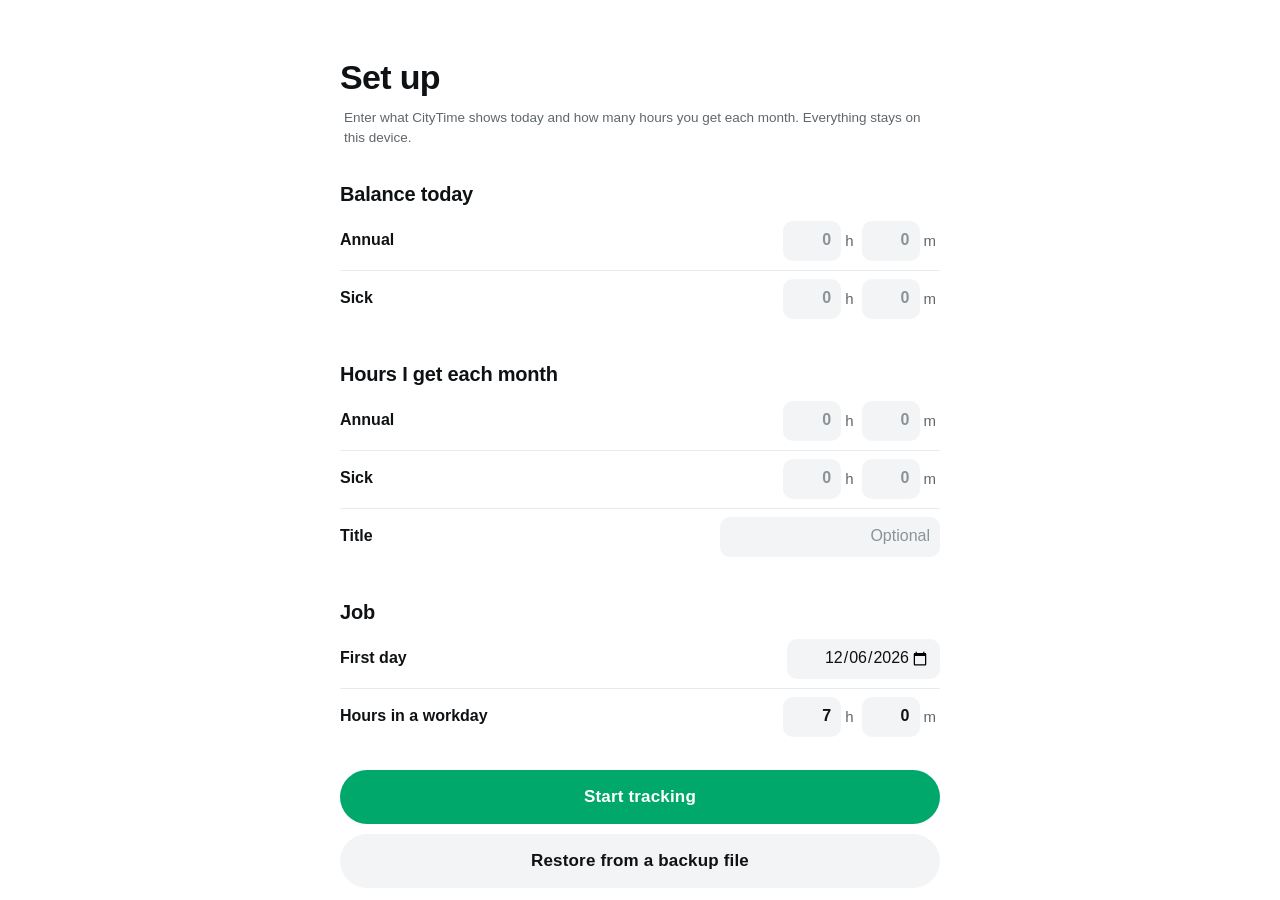
==== timeoff/index.html @ 496c78e4 "Robinhood-style line chart: annual and sick lines, drag to scrub - Two step lines; past solid, proje" ====
<!DOCTYPE html>
<html lang="en">
<head>
<meta charset="utf-8">
<script>
  // Theme before first paint, and an iOS status bar that matches it:
  // dark draws the app under the status bar (white text); light keeps a white bar (dark text).
  (function () {
    var t = 'light';
    try { t = (JSON.parse(localStorage.getItem('nycdep.timeoff.v1')) || {}).theme || 'light'; } catch (e) {}
    var dark = t === 'dark' || (t === 'auto' && window.matchMedia && matchMedia('(prefers-color-scheme: dark)').matches);
    document.documentElement.dataset.theme = t;
    var m = document.createElement('meta'); m.name = 'apple-mobile-web-app-status-bar-style';
    m.content = dark ? 'black-translucent' : 'default'; document.head.appendChild(m);
    var c = document.createElement('meta'); c.name = 'theme-color'; c.id = 'themeColor';
    c.content = dark ? '#000000' : '#ffffff'; document.head.appendChild(c);
  })();
</script>
<meta name="viewport" content="width=device-width, initial-scale=1, maximum-scale=1, user-scalable=no, viewport-fit=cover">
<meta name="description" content="Track annual and sick leave.">
<meta name="apple-mobile-web-app-capable" content="yes">
<meta name="mobile-web-app-capable" content="yes">
<meta name="apple-mobile-web-app-title" content="Time Off">
<title>My Time Off</title>
<link rel="manifest" href="../manifest.webmanifest">
<link rel="icon" href="../icons/icon.svg" type="image/svg+xml">
<link rel="apple-touch-icon" href="../icons/apple-touch-icon.png">
<link rel="stylesheet" href="../assets/app.css">
<style>
  .as-of { font-size: 15px; font-weight: 700; color: var(--ink-2); margin: 6px 0 10px; min-height: 21px; }
  .tiles { display: grid; grid-template-columns: 1fr 1fr; gap: 16px; }
  .tile-lbl { font-size: 15px; font-weight: 700; display: flex; align-items: center; gap: 7px; }
  .tile-lbl::before { content: ""; width: 10px; height: 10px; border-radius: 3px; background: var(--c); }
  .tile-num { margin-top: 6px; display: flex; align-items: baseline; gap: 6px; }
  .tile-num span:first-child { font-size: 44px; line-height: 1; font-weight: 800; letter-spacing: -.035em; }
  .tile-num .u { font-size: 16px; font-weight: 700; color: var(--ink-2); }
  .tile-hrs { font-size: 16px; font-weight: 700; color: var(--c); margin-top: 6px; }
  .annual { --c: var(--annual); } .sick { --c: var(--sick); }

  .chart { position: relative; margin: 20px calc(-1 * var(--gutter)) 0; height: 230px; touch-action: pan-y; user-select: none; -webkit-user-select: none; cursor: crosshair; }
  .chart svg { display: block; overflow: visible; }
  .ln { fill: none; stroke-width: 3; stroke-linejoin: round; stroke-linecap: round; }
  .ln.a { stroke: var(--annual); } .ln.s { stroke: var(--sick); }
  .ln.fut { stroke-dasharray: 1 7; stroke-width: 3; opacity: .75; }
  .draw { animation: draw 1.1s var(--ease) both; }
  @keyframes draw { from { stroke-dashoffset: var(--len); } to { stroke-dashoffset: 0; } }
  .today-line { stroke: var(--line); stroke-width: 1; stroke-dasharray: 2 4; }
  .zero { stroke: var(--line); stroke-width: 1; }
  .dot { stroke: var(--bg); stroke-width: 2.5; } .dot.a { fill: var(--annual); } .dot.s { fill: var(--sick); }
  .pulse { opacity: .3; transform-box: fill-box; transform-origin: center; animation: pulse 1.8s ease-out infinite; }
  .pulse.a { fill: var(--annual); } .pulse.s { fill: var(--sick); animation-delay: .4s; }
  @keyframes pulse { 0% { transform: scale(.6); opacity: .45; } 100% { transform: scale(2.6); opacity: 0; } }
  .cursor { opacity: 0; transition: opacity .12s; }
  .cursor line { stroke: var(--ink-3); stroke-width: 1; }
  .scrubbing .cursor { opacity: 1; }
  .scrubbing .pulse, .scrubbing #nowA, .scrubbing #nowS { opacity: 0; }
  .scrubbing .ln { opacity: .55; } .scrubbing .ln.fut { opacity: .4; }
  .cur-date { position: absolute; top: 0; transform: translateX(-50%); font-size: 13px; font-weight: 700; color: var(--ink-2); white-space: nowrap; opacity: 0; transition: opacity .12s; pointer-events: none; }
  .scrubbing .cur-date { opacity: 1; }
  .chart-ends { display: flex; justify-content: space-between; font-size: 12px; font-weight: 600; color: var(--ink-3); margin-top: 6px; }
  .ranges { display: flex; justify-content: space-between; margin-top: 14px; }
  .ranges button { flex: 1; min-height: 36px; border: 0; background: transparent; border-radius: 999px; font: inherit; font-size: 14px; font-weight: 800; color: var(--ink-2); cursor: pointer; transition: background-color .2s, color .2s; }
  .ranges button[aria-pressed="true"] { background: var(--fill); color: var(--annual); }
  .chart-key .muted { margin-left: auto; color: var(--ink-3); font-weight: 600; }
  .chart-key { display: flex; flex-wrap: wrap; gap: 6px 14px; font-size: 13px; font-weight: 700; color: var(--ink-2); margin-top: 10px; }
  .chart-key span { display: inline-flex; align-items: center; gap: 6px; }
  .chart-key i { width: 10px; height: 10px; border-radius: 3px; }
  @keyframes grow { from { transform: scaleY(0); } to { transform: scaleY(1); } }
  .chart-hint { font-size: 13px; font-weight: 600; color: var(--ink-3); margin: 10px 0 0; }
  .fade-up { animation: viewIn .5s var(--ease) both; }
  .credit-amt { font-weight: 700; color: var(--accent); }
  .actions { display: grid; gap: 10px; margin-top: 24px; }
  .empty { color: var(--ink-2); font-size: 15px; padding: 16px 0; }
  .days-picked { display: grid; grid-template-columns: repeat(7, 1fr); gap: 6px; padding: 4px 0 12px; }
  .days-picked:empty { display: none; }
  .days-picked::-webkit-scrollbar { display: none; }
  .day-chip { height: 56px; min-width: 0; border: 0; border-radius: 14px; background: var(--fill); color: var(--ink-3);
    display: flex; flex-direction: column; align-items: center; justify-content: center; gap: 2px; cursor: pointer; font: inherit;
    transition: transform .15s var(--spring), background-color .2s, color .2s; }
  .day-chip span { font-size: 11px; font-weight: 700; } .day-chip b { font-size: 17px; }
  .day-chip.on { background: var(--accent); color: var(--on-accent); }
  .day-chip:active { transform: scale(.92); }
  .day-chip.wknd:not(.on) { opacity: .55; }
  .time-wrap { display: inline-flex; align-items: center; gap: 6px; }
  .time-wrap input { border: 0; background: var(--fill); border-radius: 10px; min-height: 40px; padding: 0 10px; font-size: 16px; color: var(--ink); min-width: 120px; }
  .clear-x { width: 32px; height: 32px; border: 0; border-radius: 50%; background: transparent; color: var(--ink-3); font-size: 20px; cursor: pointer; }
  .summary { margin-top: 16px; padding: 16px; border-radius: 16px; background: var(--fill); font-size: 14px; color: var(--ink-2); min-height: 20px; }
  .sum-big { font-size: 28px; font-weight: 800; color: var(--ink); letter-spacing: -.02em; display: flex; align-items: baseline; gap: 8px; flex-wrap: wrap; }
  .sum-big span { font-size: 15px; font-weight: 600; color: var(--ink-2); letter-spacing: 0; }
  .sum-sub { margin-top: 6px; line-height: 1.4; }
  .note { font-size: 14px; color: var(--ink-2); margin: 12px 0 0; line-height: 1.45; }
  @media (max-width: 360px) { .big { font-size: 44px; } }
</style>
</head>
<body class="app-scroll">
<div class="scroller" id="scroller">

<header class="appbar" id="appbar">
  <div class="appbar-row">
    <div class="appbar-side"><button class="icon-btn" id="backBtn" hidden aria-label="Back">
      <svg viewBox="0 0 24 24" fill="none" stroke="currentColor" stroke-width="2.2" stroke-linecap="round" stroke-linejoin="round"><path d="M15 5l-7 7 7 7"/></svg><span id="backLabel">Back</span></button></div>
    <div class="appbar-title" id="barTitle">My time off</div>
    <div class="appbar-side end"><button class="icon-btn" id="settingsBtn" aria-label="Settings">
      <svg viewBox="0 0 24 24" fill="none" stroke="currentColor" stroke-width="2" stroke-linecap="round"><path d="M4 7h10M18 7h2M4 17h2M10 17h10"/><circle cx="16" cy="7" r="2.2"/><circle cx="8" cy="17" r="2.2"/></svg></button></div>
  </div>
</header>

<main class="page">

  <!-- Home -->
  <section id="view-home" data-title="My time off">
    <div class="as-of" id="asOfLine"></div>
    <div class="tiles">
      <div class="tile annual"><div class="tile-lbl">Annual</div><div class="tile-num"><span id="numA">0</span><span class="u">days</span></div><div class="tile-hrs" id="hrsA"></div></div>
      <div class="tile sick"><div class="tile-lbl">Sick</div><div class="tile-num"><span id="numS">0</span><span class="u">days</span></div><div class="tile-hrs" id="hrsS"></div></div>
    </div>

    <div class="chart" id="chart" role="img" aria-label="Annual and sick balance over time. Drag across to see any date."></div>
    <div class="chart-ends"><span id="lblStart"></span><span id="lblEnd"></span></div>
    <div class="ranges" id="ranges" role="group" aria-label="Time range">
      <button data-r="3M" aria-pressed="false">3M</button><button data-r="6M" aria-pressed="true">6M</button><button data-r="1Y" aria-pressed="false">1Y</button><button data-r="2Y" aria-pressed="false">2Y</button><button data-r="All" aria-pressed="false">All</button>
    </div>
    <div class="chart-key"><span><i style="background:var(--annual)"></i>Annual</span><span><i style="background:var(--sick)"></i>Sick</span><span class="muted">Drag across the chart to see any date</span></div>

    <div class="actions"><button class="btn" id="logBtn">Log time off</button></div>

    <h2 class="section-head">Deposits</h2>
    <div class="list" id="credits"></div>

    <h2 class="section-head">Time off</h2>
    <ul class="list" id="taken"></ul>
    <p class="section-foot" id="takenFoot" hidden></p>
  </section>

  <!-- Settings menu -->
  <section id="view-settings" data-title="Settings" hidden>
    <h1 class="large-title">Settings</h1>

    <h2 class="section-head">Balance from CityTime</h2>
    <div class="list"><button class="row" id="openBalance"><div class="row-main"><div class="row-title" id="balTitle"></div><div class="row-sub" id="balSub"></div></div>
      <svg class="chev" viewBox="0 0 8 13" aria-hidden="true"><path d="M1 1l5.5 5.5L1 12" fill="none" stroke="currentColor" stroke-width="1.8"/></svg></button></div>
    <p class="section-foot">Update this whenever you check CityTime. Anything before this date is already in that number.</p>

    <h2 class="section-head">Hours I get each month</h2>
    <div class="list" id="rateList"></div>
    <p class="section-foot">Got a new title or a raise in hours? Add it starting the month it changes. Earlier months stay the same.</p>

    <h2 class="section-head">Appearance</h2>
    <div class="segmented" role="group" aria-label="Appearance" id="themeToggle" style="margin-top:12px">
      <span class="thumb" aria-hidden="true"></span>
      <button data-theme="light">Light</button><button data-theme="dark">Dark</button><button data-theme="auto">Auto</button>
    </div>

    <h2 class="section-head">More</h2>
    <div class="list">
      <button class="row" id="openWorkday"><div class="row-main"><div class="row-title">Workday and start date</div><div class="row-sub" id="workSub"></div></div>
        <svg class="chev" viewBox="0 0 8 13" aria-hidden="true"><path d="M1 1l5.5 5.5L1 12" fill="none" stroke="currentColor" stroke-width="1.8"/></svg></button>
      <a class="row" href="#dates"><div class="row-main"><div class="row-title">When hours are added</div></div>
        <svg class="chev" viewBox="0 0 8 13" aria-hidden="true"><path d="M1 1l5.5 5.5L1 12" fill="none" stroke="currentColor" stroke-width="1.8"/></svg></a>
      <button class="row" id="installRow" hidden><div class="row-main"><div class="row-title">Install app</div></div></button>
      <div class="row" id="iosInstallRow" hidden><div class="row-main"><div class="row-title">Add to Home Screen</div><div class="row-sub">In Safari, tap Share, then Add to Home Screen</div></div></div>
      <button class="row" id="exportBtn"><div class="row-main"><div class="row-title">Export backup</div></div></button>
      <button class="row" id="importBtn"><div class="row-main"><div class="row-title">Import backup</div></div></button>
    </div>
    <p class="section-foot">Saved on this device only. Export a backup now and then.</p>
  </section>

  <!-- Dates -->
  <section id="view-dates" data-title="Schedule" hidden>
    <h1 class="large-title">When hours are added</h1>
    <p class="section-foot" style="margin:0 0 14px">Hours show up on the Saturday the city processes them, from the official 2026 and 2027 schedules. Your first two months (Jul 18 and Aug 15) came later because you were new. Change any date if CityTime shows something different.</p>
    <div class="list" id="dateList"></div>
    <div class="actions"><button class="btn secondary" id="resetDates">Reset dates</button></div>
  </section>

  <!-- First-run setup -->
  <section id="view-setup" data-title="Set up" hidden>
    <h1 class="large-title">Set up</h1>
    <p class="section-foot" style="margin:-6px 4px 0">Enter what CityTime shows today and how many hours you get each month. Everything stays on this device.</p>
    <h2 class="section-head">Balance today</h2>
    <div class="list">
      <div class="field"><span class="label">Annual</span><span class="duration" data-dur="sA"></span></div>
      <div class="field"><span class="label">Sick</span><span class="duration" data-dur="sS"></span></div>
    </div>
    <h2 class="section-head">Hours I get each month</h2>
    <div class="list">
      <div class="field"><span class="label">Annual</span><span class="duration" data-dur="sRA"></span></div>
      <div class="field"><span class="label">Sick</span><span class="duration" data-dur="sRS"></span></div>
      <div class="field"><label for="sTitle">Title</label><input type="text" id="sTitle" placeholder="Optional" maxlength="40" style="text-align:right"></div>
    </div>
    <h2 class="section-head">Job</h2>
    <div class="list">
      <div class="field"><label for="sStart">First day</label><input type="date" id="sStart"></div>
      <div class="field"><span class="label">Hours in a workday</span><span class="duration" data-dur="sDay"></span></div>
    </div>
    <div class="actions"><button class="btn" id="setupSave">Start tracking</button>
      <button class="btn secondary" id="setupImport">Restore from a backup file</button></div>
  </section>
</main>
</div>

<input type="file" id="importFile" accept="application/json,.json" hidden>

<div class="scrim" id="scrim" hidden></div>
<div class="sheet" id="sheet" tabindex="-1" role="dialog" aria-modal="true" aria-labelledby="sheetTitle" hidden>
  <div class="sheet-head">
    <button class="icon-btn" id="sheetCancel">Cancel</button>
    <h2 id="sheetTitle"></h2>
    <span style="flex:0 0 76px"></span>
  </div>
  <div class="sheet-body" id="sheetBody"></div>
</div>

<div class="snackbar" id="snackbar" role="status" aria-live="polite"><span id="snackText"></span><button id="snackAction" hidden>Undo</button></div>

<script src="leave.js"></script>
<script src="app.js"></script>
</body>
</html>
---- assets/app.css ----
/* NYC DEP Personal Dashboard: shared design tokens and components.
   Flat, high-contrast, one accent at a time. Light by default; dark via data-theme. */
:root, :root[data-theme="light"] {
  color-scheme: light;
  --bg: #ffffff;
  --ink: #0f1214;
  --ink-2: #5f676d;
  --ink-3: #8b9399;
  --line: #e8ebed;
  --fill: #f2f4f5;           /* inputs, segmented track, pressed rows */
  --annual: #00a86b;         /* green */
  --sick: #5b5bd6;           /* indigo */
  --accent: var(--annual);
  --accent-soft: color-mix(in srgb, var(--accent) 12%, transparent);
  --on-accent: #ffffff;
  --warn: #b25e00;
  --danger: #e5484d;
  --scrim: rgba(15, 18, 20, .32);
  --bar: rgba(255, 255, 255, .88);
  --shadow: 0 10px 30px rgba(15, 18, 20, .12);
}
:root[data-theme="dark"] {
  color-scheme: dark;
  --bg: #000000; --ink: #f4f6f7; --ink-2: #9aa3a9; --ink-3: #6c757b; --line: #1f2427; --fill: #15191b;
  --annual: #1fd88a; --sick: #8b8bf5; --on-accent: #000000;
  --warn: #f0b04d; --danger: #ff6369; --scrim: rgba(0, 0, 0, .6); --bar: rgba(0, 0, 0, .82);
  --shadow: 0 10px 30px rgba(0, 0, 0, .5);
}
@media (prefers-color-scheme: dark) {
  :root[data-theme="auto"] {
    color-scheme: dark;
    --bg: #000000; --ink: #f4f6f7; --ink-2: #9aa3a9; --ink-3: #6c757b; --line: #1f2427; --fill: #15191b;
    --annual: #1fd88a; --sick: #8b8bf5; --on-accent: #000000;
    --warn: #f0b04d; --danger: #ff6369; --scrim: rgba(0, 0, 0, .6); --bar: rgba(0, 0, 0, .82);
    --shadow: 0 10px 30px rgba(0, 0, 0, .5);
  }
}
:root {
  --font: -apple-system, BlinkMacSystemFont, "SF Pro Display", "Segoe UI", Roboto, "Helvetica Neue", Arial, sans-serif;
  --tap: 44px;
  --gutter: 20px;
  --ease: cubic-bezier(.2, .8, .2, 1);
  --spring: cubic-bezier(.34, 1.4, .64, 1);
  --safe-t: env(safe-area-inset-top, 0px);
  --safe-b: env(safe-area-inset-bottom, 0px);
  --safe-l: env(safe-area-inset-left, 0px);
  --safe-r: env(safe-area-inset-right, 0px);
}
body.sick-mode { --accent: var(--sick); }

* { box-sizing: border-box; -webkit-tap-highlight-color: transparent; }
html { -webkit-text-size-adjust: 100%; background: var(--bg); touch-action: manipulation; } /* no double-tap zoom */
* { touch-action: manipulation; }
.chart-scroll, .chart-scroll * { touch-action: pan-x pan-y; }
input, select, textarea { font-size: 16px; } /* iOS zooms into inputs under 16px */
body {
  margin: 0; background: var(--bg); color: var(--ink);
  font: 16px/1.4 var(--font); font-feature-settings: "tnum" 1;
  min-height: 100dvh; overscroll-behavior-y: none;
  transition: background-color .3s var(--ease), color .3s var(--ease);
}
button, input, select { font: inherit; color: inherit; }
:focus-visible { outline: 2px solid var(--accent); outline-offset: 2px; border-radius: 8px; }
[hidden] { display: none !important; }

/* App scrolls inside its own container so iOS doesn't show a scroll indicator */
body.app-scroll { height: 100dvh; overflow: hidden; }
.scroller { height: 100dvh; overflow-y: auto; overscroll-behavior-y: contain; -webkit-overflow-scrolling: touch; scrollbar-width: none; }
.scroller::-webkit-scrollbar, .sheet::-webkit-scrollbar { display: none; width: 0; height: 0; }
.sheet { scrollbar-width: none; }

/* ---------- App bar ---------- */
.appbar {
  position: sticky; top: 0; z-index: 20;
  padding: calc(var(--safe-t) + 4px) calc(var(--gutter) - 8px + var(--safe-r)) 4px calc(var(--gutter) - 8px + var(--safe-l));
  background: var(--bar); backdrop-filter: saturate(1.8) blur(20px); -webkit-backdrop-filter: saturate(1.8) blur(20px);
  border-bottom: 1px solid transparent; transition: border-color .2s;
}
.appbar.scrolled { border-bottom-color: var(--line); }
.appbar-row { display: flex; align-items: center; min-height: var(--tap); max-width: 640px; margin: 0 auto; }
.appbar-title { font-size: 17px; font-weight: 700; flex: 1; min-width: 0; text-align: center; white-space: nowrap; overflow: hidden; text-overflow: ellipsis; opacity: 0; transform: translateY(4px); transition: opacity .2s, transform .2s var(--ease); }
.appbar.scrolled .appbar-title { opacity: 1; transform: none; }
.appbar-side { flex: 0 0 96px; display: flex; }
.appbar-side.end { justify-content: flex-end; }
.large-title { font-size: 34px; line-height: 1.1; font-weight: 800; letter-spacing: -.02em; margin: 6px 0 18px; }

.icon-btn {
  min-width: var(--tap); height: var(--tap); padding: 0 10px; border: 0; border-radius: 22px;
  background: transparent; color: var(--ink); display: inline-flex; align-items: center; justify-content: center; gap: 2px;
  cursor: pointer; font-size: 16px; font-weight: 600; transition: transform .15s var(--ease), background-color .15s;
}
.icon-btn svg { width: 24px; height: 24px; }
.icon-btn:active { transform: scale(.92); background: var(--fill); }

/* ---------- Page ---------- */
.page {
  max-width: 640px; margin: 0 auto;
  padding: 0 calc(var(--gutter) + var(--safe-r)) calc(48px + var(--safe-b)) calc(var(--gutter) + var(--safe-l));
}
.section-head { font-size: 20px; font-weight: 800; letter-spacing: -.01em; color: var(--ink); margin: 32px 0 4px; }
.section-foot { font-size: 13.5px; color: var(--ink-2); margin: 8px 0 0; line-height: 1.45; }

/* ---------- Lists: flat rows with hairlines ---------- */
.list { margin: 0; padding: 0; list-style: none; }
.list > * { position: relative; }
.list > * + *::before { content: ""; position: absolute; top: 0; left: 0; right: 0; border-top: 1px solid var(--line); pointer-events: none; z-index: 1; }
.row {
  display: flex; align-items: center; gap: 14px; min-height: 60px; padding: 12px 0; position: relative;
  width: 100%; border: 0; background: transparent; text-align: left; text-decoration: none; color: inherit;
}
button.row, a.row { cursor: pointer; transition: transform .15s var(--ease); }
button.row::after, a.row::after { content: ""; position: absolute; inset: 2px -10px; border-radius: 12px; background: var(--fill); opacity: 0; transition: opacity .15s; z-index: -1; }
button.row:active::after, a.row:active::after { opacity: 1; }
button.row:active, a.row:active { transform: scale(.985); }
.row-main { flex: 1; min-width: 0; }
.row-title { font-size: 16px; font-weight: 600; }
.row-sub { font-size: 14px; color: var(--ink-2); margin-top: 2px; }
.row-value { font-size: 16px; white-space: nowrap; text-align: right; font-weight: 600; }
.row-value small { display: block; font-size: 13px; color: var(--ink-2); font-weight: 400; margin-top: 2px; }
.chev { width: 8px; height: 13px; color: var(--ink-3); flex: 0 0 auto; }
.badge-icon { width: 40px; height: 40px; border-radius: 50%; flex: 0 0 auto; display: grid; place-items: center; }
.badge-icon svg { width: 18px; height: 18px; }
.badge-icon.annual { background: color-mix(in srgb, var(--annual) 13%, transparent); color: var(--annual); }
.badge-icon.sick { background: color-mix(in srgb, var(--sick) 13%, transparent); color: var(--sick); }
.badge-icon.neutral { background: var(--fill); color: var(--ink-2); }
.row.action { color: var(--accent); font-weight: 700; justify-content: flex-start; }
.row.destructive { color: var(--danger); font-weight: 600; }
.neg { color: var(--danger) !important; }
.up { color: var(--accent); }

.pill { display: inline-block; font-size: 12px; font-weight: 700; padding: 2px 8px; border-radius: 99px; vertical-align: 2px; margin-left: 4px; }
.pill.est { background: color-mix(in srgb, var(--warn) 14%, transparent); color: var(--warn); }
.pill.official, .pill.now { background: var(--accent-soft); color: var(--accent); }
.pill.edited, .pill.planned { background: color-mix(in srgb, var(--sick) 14%, transparent); color: var(--sick); }
.pill.counted { background: var(--fill); color: var(--ink-2); }

/* ---------- Buttons & fields ---------- */
.btn {
  min-height: 54px; border: 0; border-radius: 999px; padding: 0 24px; cursor: pointer; width: 100%;
  background: var(--accent); color: var(--on-accent); font-size: 17px; font-weight: 700; letter-spacing: .01em;
  transition: transform .18s var(--spring), background-color .3s var(--ease), opacity .15s;
}
.btn:active { transform: scale(.96); }
.btn.secondary { background: var(--fill); color: var(--ink); }
.btn:disabled { opacity: .35; cursor: default; transform: none; }

.field { display: flex; align-items: center; gap: 12px; min-height: 58px; padding: 6px 0; position: relative; }
.field > label, .field > .label { flex: 1; font-size: 16px; font-weight: 600; }
.field input[type=date], .field input[type=month], .field input[type=text], .field select {
  border: 0; background: var(--fill); border-radius: 10px; text-align: right; font-size: 16px; color: var(--ink);
  min-height: 40px; padding: 0 10px; max-width: 62%;
}
.field input[type=text] { text-align: left; }
.field input::placeholder { color: var(--ink-3); }
.duration { display: inline-flex; align-items: center; gap: 4px; color: var(--ink-2); }
.duration input {
  width: 58px; min-height: 40px; text-align: right; border: 0; border-radius: 10px;
  background: var(--fill); padding: 0 10px; font-size: 16px; font-weight: 600; color: var(--ink);
}
.duration span { font-size: 15px; margin-right: 4px; }
input[type=number]::-webkit-inner-spin-button { -webkit-appearance: none; }
input[type=number] { -moz-appearance: textfield; }
input:focus { outline: 2px solid var(--accent); outline-offset: 0; }

/* Segmented control with a sliding thumb */
.segmented { position: relative; display: flex; background: var(--fill); border-radius: 999px; padding: 4px; }
.segmented .thumb {
  position: absolute; top: 4px; bottom: 4px; left: 4px; border-radius: 999px; background: var(--bg);
  box-shadow: 0 1px 4px rgba(0, 0, 0, .12); transition: transform .35s var(--spring), width .35s var(--spring);
}
.segmented button {
  position: relative; z-index: 1; flex: 1; min-height: 38px; border: 0; border-radius: 999px; background: transparent;
  font-size: 15px; font-weight: 700; cursor: pointer; color: var(--ink-2); transition: color .2s;
}
.segmented button[aria-pressed="true"] { color: var(--ink); }

.chips { display: flex; gap: 8px; flex-wrap: wrap; padding: 4px 0 10px; }
.chip {
  min-height: 36px; padding: 0 16px; border-radius: 99px; border: 0; background: var(--fill);
  font-size: 14px; font-weight: 700; cursor: pointer; color: var(--ink); transition: transform .15s var(--spring);
}
.chip:active { transform: scale(.93); }

/* ---------- Bottom sheet ---------- */
.scrim { position: fixed; inset: 0; background: var(--scrim); z-index: 40; opacity: 0; transition: opacity .25s; }
.scrim.open { opacity: 1; }
.sheet {
  position: fixed; left: 0; right: 0; bottom: 0; z-index: 41; max-height: calc(100dvh - var(--safe-t) - 24px);
  background: var(--bg); border-radius: 24px 24px 0 0; overflow-y: auto; box-shadow: var(--shadow);
  padding: 0 calc(var(--gutter) + var(--safe-r)) calc(24px + var(--safe-b)) calc(var(--gutter) + var(--safe-l));
  transform: translateY(100%); transition: transform .42s cubic-bezier(.22, 1.2, .36, 1);
  max-width: 560px; margin: 0 auto;
}
.sheet.open { transform: none; }
.sheet:focus { outline: none; }
.sheet-head { display: flex; align-items: center; min-height: 52px; margin: 6px 0 8px; }
.sheet-head h2 { flex: 1; text-align: center; font-size: 17px; font-weight: 800; margin: 0; }
.sheet-head .icon-btn { flex: 0 0 80px; color: var(--ink-2); font-weight: 600; }
@media (min-width: 640px) {
  .sheet { bottom: auto; top: 50%; border-radius: 24px; transform: translateY(-46%) scale(.97); opacity: 0;
    transition: transform .3s var(--ease), opacity .25s; left: 50%; right: auto; width: 520px; margin-left: -260px; padding-bottom: 24px; }
  .sheet.open { transform: translateY(-50%); opacity: 1; }
}

/* ---------- Snackbar ---------- */
.snackbar {
  position: fixed; left: 50%; bottom: calc(24px + var(--safe-b)); z-index: 50; transform: translate(-50%, 24px) scale(.96);
  display: flex; align-items: center; gap: 12px; min-height: 50px; padding: 4px 6px 4px 18px; max-width: calc(100% - 32px);
  background: var(--ink); color: var(--bg); border-radius: 999px; font-size: 15px; font-weight: 600; white-space: nowrap;
  opacity: 0; pointer-events: none; box-shadow: var(--shadow);
  transition: opacity .2s, transform .35s var(--spring);
}
.snackbar.show { opacity: 1; transform: translate(-50%, 0) scale(1); pointer-events: auto; }
.snackbar button { border: 0; background: transparent; color: var(--accent); font-weight: 800; min-height: 40px; padding: 0 12px; cursor: pointer; }

/* View change */
.view-enter { animation: viewIn .32s var(--ease); }
@keyframes viewIn { from { opacity: 0; transform: translateY(8px); } to { opacity: 1; transform: none; } }

@media (prefers-reduced-motion: reduce) {
  *, *::before, *::after { transition-duration: 1ms !important; animation-duration: 1ms !important; }
}
.field input[type=text]:only-child { max-width: none; flex: 1; }
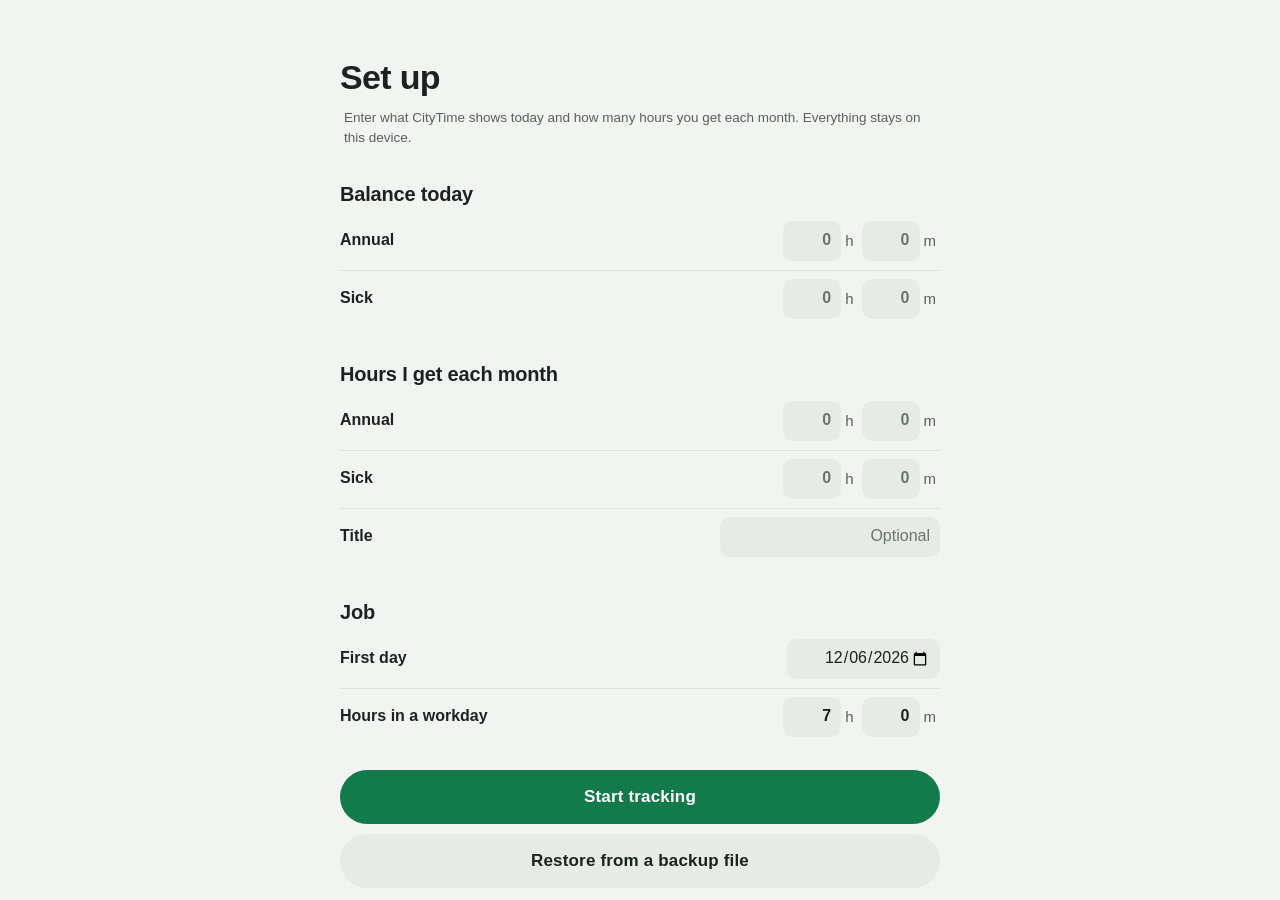
==== commit cbe34d92: "Softer light and dark themes Light: mineral off-white page, white only for raised layers, softened i" ====
--- a/timeoff/index.html
+++ b/timeoff/index.html
@@ -13,7 +13,7 @@
     var m = document.createElement('meta'); m.name = 'apple-mobile-web-app-status-bar-style';
     m.content = dark ? 'black-translucent' : 'default'; document.head.appendChild(m);
     var c = document.createElement('meta'); c.name = 'theme-color'; c.id = 'themeColor';
-    c.content = dark ? '#000000' : '#ffffff'; document.head.appendChild(c);
+    c.content = dark ? '#15191b' : '#f2f4f1'; document.head.appendChild(c);
   })();
 </script>
 <meta name="viewport" content="width=device-width, initial-scale=1, maximum-scale=1, user-scalable=no, viewport-fit=cover">
@@ -37,31 +37,30 @@
   .tile-hrs { font-size: 16px; font-weight: 700; color: var(--c); margin-top: 6px; }
   .annual { --c: var(--annual); } .sick { --c: var(--sick); }
 
-  .chart { position: relative; margin: 20px calc(-1 * var(--gutter)) 0; height: 230px; touch-action: pan-y; user-select: none; -webkit-user-select: none; cursor: crosshair; }
-  .chart svg { display: block; overflow: visible; }
-  .ln { fill: none; stroke-width: 3; stroke-linejoin: round; stroke-linecap: round; }
-  .ln.a { stroke: var(--annual); } .ln.s { stroke: var(--sick); }
-  .ln.fut { stroke-dasharray: 1 7; stroke-width: 3; opacity: .75; }
-  .draw { animation: draw 1.1s var(--ease) both; }
-  @keyframes draw { from { stroke-dashoffset: var(--len); } to { stroke-dashoffset: 0; } }
-  .today-line { stroke: var(--line); stroke-width: 1; stroke-dasharray: 2 4; }
-  .zero { stroke: var(--line); stroke-width: 1; }
-  .dot { stroke: var(--bg); stroke-width: 2.5; } .dot.a { fill: var(--annual); } .dot.s { fill: var(--sick); }
-  .pulse { opacity: .3; transform-box: fill-box; transform-origin: center; animation: pulse 1.8s ease-out infinite; }
-  .pulse.a { fill: var(--annual); } .pulse.s { fill: var(--sick); animation-delay: .4s; }
-  @keyframes pulse { 0% { transform: scale(.6); opacity: .45; } 100% { transform: scale(2.6); opacity: 0; } }
-  .cursor { opacity: 0; transition: opacity .12s; }
-  .cursor line { stroke: var(--ink-3); stroke-width: 1; }
-  .scrubbing .cursor { opacity: 1; }
-  .scrubbing .pulse, .scrubbing #nowA, .scrubbing #nowS { opacity: 0; }
-  .scrubbing .ln { opacity: .55; } .scrubbing .ln.fut { opacity: .4; }
-  .cur-date { position: absolute; top: 0; transform: translateX(-50%); font-size: 13px; font-weight: 700; color: var(--ink-2); white-space: nowrap; opacity: 0; transition: opacity .12s; pointer-events: none; }
-  .scrubbing .cur-date { opacity: 1; }
-  .chart-ends { display: flex; justify-content: space-between; font-size: 12px; font-weight: 600; color: var(--ink-3); margin-top: 6px; }
-  .ranges { display: flex; justify-content: space-between; margin-top: 14px; }
-  .ranges button { flex: 1; min-height: 36px; border: 0; background: transparent; border-radius: 999px; font: inherit; font-size: 14px; font-weight: 800; color: var(--ink-2); cursor: pointer; transition: background-color .2s, color .2s; }
-  .ranges button[aria-pressed="true"] { background: var(--fill); color: var(--annual); }
-  .chart-key .muted { margin-left: auto; color: var(--ink-3); font-weight: 600; }
+  .chart { position: relative; margin: 22px calc(-1 * var(--gutter)) 0; }
+  .bar-scroll { position: relative; overflow-x: auto; overflow-y: hidden; padding: 0 var(--gutter); scrollbar-width: none; -webkit-overflow-scrolling: touch;
+    -webkit-mask-image: linear-gradient(90deg, transparent 0, #000 16px, #000 calc(100% - 16px), transparent 100%);
+            mask-image: linear-gradient(90deg, transparent 0, #000 16px, #000 calc(100% - 16px), transparent 100%); }
+  .bar-scroll::-webkit-scrollbar { display: none; }
+  .bars { display: flex; gap: 6px; width: max-content; padding-right: 20px; }
+  .bar-col { flex: 0 0 40px; display: flex; flex-direction: column; align-items: center; border: 0; background: none; padding: 0; cursor: pointer; color: inherit; font: inherit; }
+  .bar-area { position: relative; height: 220px; width: 100%; }
+  .bar-fill { position: absolute; bottom: 0; left: 6px; right: 6px; display: flex; flex-direction: column; border-radius: 6px 6px 0 0; overflow: hidden;
+    transform-origin: bottom; transition: opacity .2s; }
+  .seg { display: block; flex: 0 0 auto; }
+  .seg.a { background: var(--annual); box-shadow: inset 0 -2px 0 var(--bg); }
+  .seg.s { background: var(--sick); }
+  /* future: same solid colors with stripes, so heights read the same as past bars */
+  .bar-col.future .seg { background-image: repeating-linear-gradient(135deg, rgba(0,0,0,.28) 0 3px, transparent 3px 8px); }
+  /* when a bar is picked, fade the others a little */
+  .picking .bar-col:not(.sel) .bar-fill { opacity: .35; }
+  .bar-lbl { font-size: 11px; font-weight: 700; color: var(--ink-3); line-height: 1.25; text-align: center; min-height: 58px; padding-top: 8px; }
+  .bar-lbl b { display: block; font-size: 13px; color: var(--ink-2); }
+  .bar-lbl em { display: block; font-style: normal; font-size: 10px; color: var(--ink-3); }
+  .bar-col.now .bar-lbl, .bar-col.sel .bar-lbl, .bar-col.now .bar-lbl b, .bar-col.sel .bar-lbl b { color: var(--ink); }
+  .bar-col.use .bar-lbl b::after { content: ""; display: block; width: 4px; height: 4px; border-radius: 50%; background: var(--danger); margin: 2px auto 0; }
+  .grow { animation: grow .6s var(--spring) backwards; }
+  @keyframes grow { from { transform: scaleY(0); } to { transform: scaleY(1); } }
   .chart-key { display: flex; flex-wrap: wrap; gap: 6px 14px; font-size: 13px; font-weight: 700; color: var(--ink-2); margin-top: 10px; }
   .chart-key span { display: inline-flex; align-items: center; gap: 6px; }
   .chart-key i { width: 10px; height: 10px; border-radius: 3px; }
@@ -115,12 +114,8 @@
       <div class="tile sick"><div class="tile-lbl">Sick</div><div class="tile-num"><span id="numS">0</span><span class="u">days</span></div><div class="tile-hrs" id="hrsS"></div></div>
     </div>
 
-    <div class="chart" id="chart" role="img" aria-label="Annual and sick balance over time. Drag across to see any date."></div>
-    <div class="chart-ends"><span id="lblStart"></span><span id="lblEnd"></span></div>
-    <div class="ranges" id="ranges" role="group" aria-label="Time range">
-      <button data-r="3M" aria-pressed="false">3M</button><button data-r="6M" aria-pressed="true">6M</button><button data-r="1Y" aria-pressed="false">1Y</button><button data-r="2Y" aria-pressed="false">2Y</button><button data-r="All" aria-pressed="false">All</button>
-    </div>
-    <div class="chart-key"><span><i style="background:var(--annual)"></i>Annual</span><span><i style="background:var(--sick)"></i>Sick</span><span class="muted">Drag across the chart to see any date</span></div>
+    <div class="chart" id="chart" aria-label="Balance on each deposit date. Swipe for more, tap a bar to see that date."></div>
+    <div class="chart-key"><span><i style="background:var(--annual)"></i>Annual (top)</span><span><i style="background:var(--sick)"></i>Sick (bottom)</span><span class="muted">Swipe for more, tap a bar</span></div>
 
     <div class="actions"><button class="btn" id="logBtn">Log time off</button></div>
 
--- a/assets/app.css
+++ b/assets/app.css
@@ -1,38 +1,59 @@
 /* NYC DEP Personal Dashboard: shared design tokens and components.
    Flat, high-contrast, one accent at a time. Light by default; dark via data-theme. */
+/* Light, "mineral": soft gray-green page instead of stark white; pure white only for raised layers
+   (sheets, inputs) so the eye has a bright anchor. Text is softened near-black. */
 :root, :root[data-theme="light"] {
   color-scheme: light;
-  --bg: #ffffff;
-  --ink: #0f1214;
-  --ink-2: #5f676d;
-  --ink-3: #8b9399;
-  --line: #e8ebed;
-  --fill: #f2f4f5;           /* inputs, segmented track, pressed rows */
-  --annual: #00a86b;         /* green */
-  --sick: #5b5bd6;           /* indigo */
+  --bg: #f2f4f1;
+  --surface: #ffffff;         /* raised: sheets, segmented thumb, inputs */
+  --ink: #1b2320;
+  --ink-2: #56615c;           /* 6.0:1 on --bg */
+  --ink-3: #6a7570;
+  --line: #dfe4df;
+  --fill: #e7ebe6;            /* fields, tracks, pressed rows */
+  --annual: #127a4b;          /* deep green: 4.9:1 as text, 5.4:1 under white button text */
+  --sick: #5753c4;
   --accent: var(--annual);
   --accent-soft: color-mix(in srgb, var(--accent) 12%, transparent);
   --on-accent: #ffffff;
-  --warn: #b25e00;
-  --danger: #e5484d;
-  --scrim: rgba(15, 18, 20, .32);
-  --bar: rgba(255, 255, 255, .88);
-  --shadow: 0 10px 30px rgba(15, 18, 20, .12);
+  --warn: #9a5a0b;
+  --danger: #c43d3d;
+  --scrim: rgba(27, 35, 32, .28);
+  --bar: rgba(242, 244, 241, .86);
+  --shadow: 0 12px 32px rgba(27, 35, 32, .12);
 }
 :root[data-theme="dark"] {
-  color-scheme: dark;
-  --bg: #000000; --ink: #f4f6f7; --ink-2: #9aa3a9; --ink-3: #6c757b; --line: #1f2427; --fill: #15191b;
-  --annual: #1fd88a; --sick: #8b8bf5; --on-accent: #000000;
-  --warn: #f0b04d; --danger: #ff6369; --scrim: rgba(0, 0, 0, .6); --bar: rgba(0, 0, 0, .82);
-  --shadow: 0 10px 30px rgba(0, 0, 0, .5);
+    color-scheme: dark;
+    --bg: #15191b;            /* cool slate, not black */
+    --surface: #1f2528;       /* raised layers are lighter, not shadowed */
+    --ink: #e5eae7;           /* off-white, about 87% */
+    --ink-2: #a2aca8;
+    --ink-3: #75807c;
+    --line: #2b3236;
+    --fill: #252c2f;
+    --annual: #62c99c;        /* softer mint, desaturated so it doesn't glow */
+    --sick: #a6a3ef;          /* soft lavender */
+    --on-accent: #10201a;
+    --warn: #e9b46a; --danger: #ef8a84;
+    --scrim: rgba(5, 8, 9, .55); --bar: rgba(21, 25, 27, .86);
+    --shadow: 0 12px 32px rgba(0, 0, 0, .35);
 }
 @media (prefers-color-scheme: dark) {
   :root[data-theme="auto"] {
-    color-scheme: dark;
-    --bg: #000000; --ink: #f4f6f7; --ink-2: #9aa3a9; --ink-3: #6c757b; --line: #1f2427; --fill: #15191b;
-    --annual: #1fd88a; --sick: #8b8bf5; --on-accent: #000000;
-    --warn: #f0b04d; --danger: #ff6369; --scrim: rgba(0, 0, 0, .6); --bar: rgba(0, 0, 0, .82);
-    --shadow: 0 10px 30px rgba(0, 0, 0, .5);
+      color-scheme: dark;
+      --bg: #15191b;            /* cool slate, not black */
+      --surface: #1f2528;       /* raised layers are lighter, not shadowed */
+      --ink: #e5eae7;           /* off-white, about 87% */
+      --ink-2: #a2aca8;
+      --ink-3: #75807c;
+      --line: #2b3236;
+      --fill: #252c2f;
+      --annual: #62c99c;        /* softer mint, desaturated so it doesn't glow */
+      --sick: #a6a3ef;          /* soft lavender */
+      --on-accent: #10201a;
+      --warn: #e9b46a; --danger: #ef8a84;
+      --scrim: rgba(5, 8, 9, .55); --bar: rgba(21, 25, 27, .86);
+      --shadow: 0 12px 32px rgba(0, 0, 0, .35);
   }
 }
 :root {
@@ -165,7 +186,7 @@
 /* Segmented control with a sliding thumb */
 .segmented { position: relative; display: flex; background: var(--fill); border-radius: 999px; padding: 4px; }
 .segmented .thumb {
-  position: absolute; top: 4px; bottom: 4px; left: 4px; border-radius: 999px; background: var(--bg);
+  position: absolute; top: 4px; bottom: 4px; left: 4px; border-radius: 999px; background: var(--surface);
   box-shadow: 0 1px 4px rgba(0, 0, 0, .12); transition: transform .35s var(--spring), width .35s var(--spring);
 }
 .segmented button {
@@ -186,7 +207,7 @@
 .scrim.open { opacity: 1; }
 .sheet {
   position: fixed; left: 0; right: 0; bottom: 0; z-index: 41; max-height: calc(100dvh - var(--safe-t) - 24px);
-  background: var(--bg); border-radius: 24px 24px 0 0; overflow-y: auto; box-shadow: var(--shadow);
+  background: var(--surface); border-radius: 24px 24px 0 0; overflow-y: auto; box-shadow: var(--shadow);
   padding: 0 calc(var(--gutter) + var(--safe-r)) calc(24px + var(--safe-b)) calc(var(--gutter) + var(--safe-l));
   transform: translateY(100%); transition: transform .42s cubic-bezier(.22, 1.2, .36, 1);
   max-width: 560px; margin: 0 auto;
